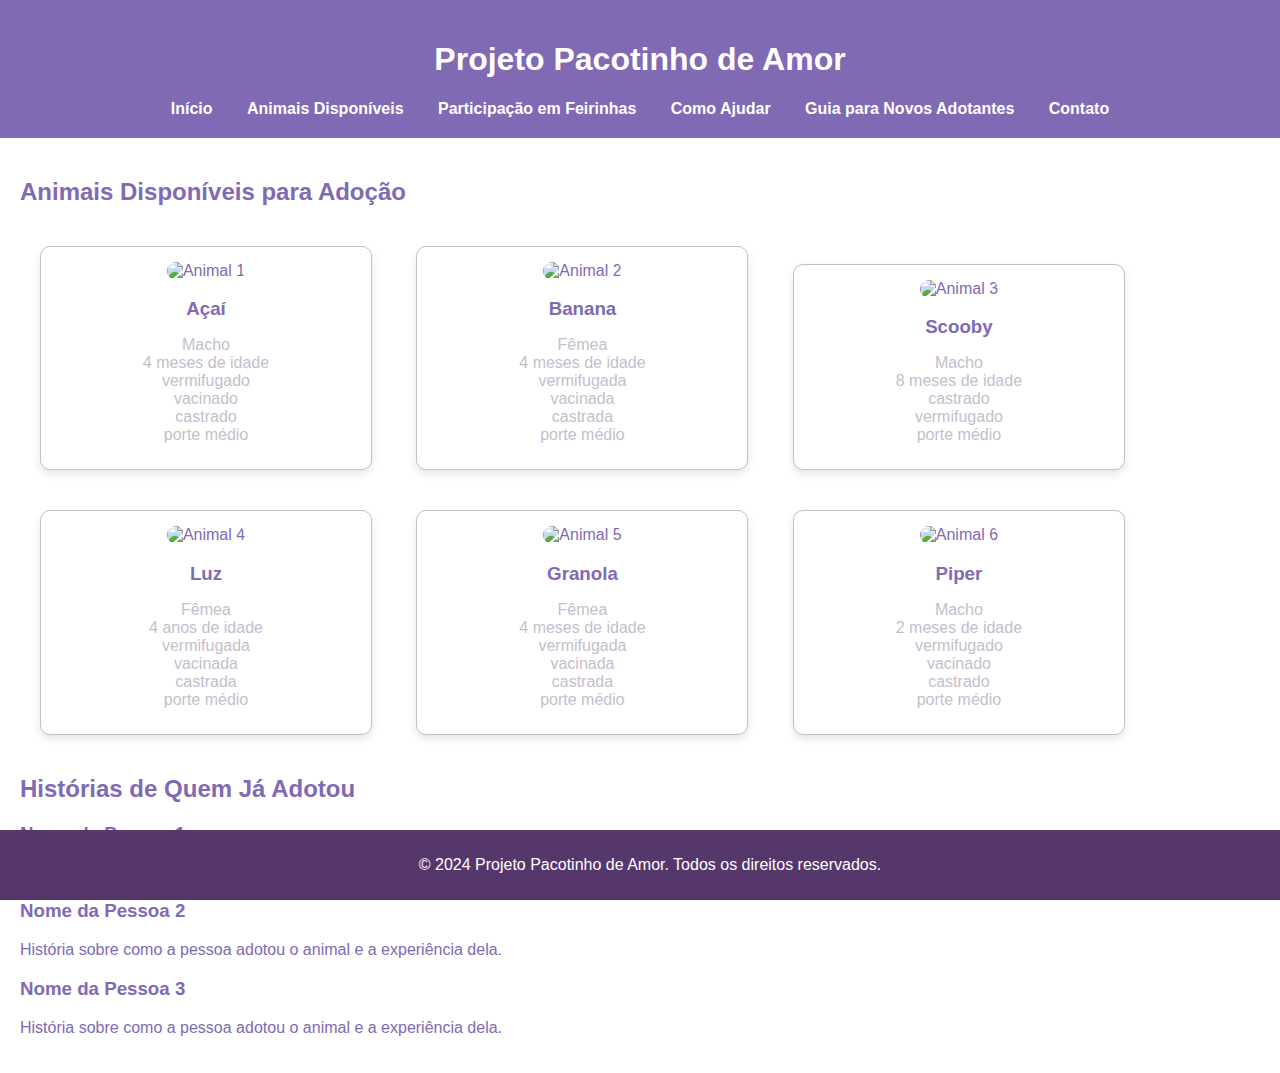
==== adote.html @ 64014e75 "cp 2" ====
<!doctype html>
<html lang="pt-BR">
<head>
    <meta charset="utf-8">
    <meta name="viewport" content="width=device-width, initial-scale=1">
    <title>Animais Disponíveis para Adoção</title>
    <link rel="stylesheet" href="style.css">
</head>
<body>

    <header>
        <h1>Projeto Pacotinho de Amor</h1>
        <nav>
            <ul> <!-- Lista/navbar com todas as páginas do site -->
                <li><a href="index.html">Início</a></li>
                <li><a href="adote.html">Animais Disponíveis</a></li>
                <li><a href="divulgacoes.html">Participação em Feirinhas</a></li>
                <li><a href="doacoes.html">Como Ajudar</a></li>
                <li><a href="guia.html">Guia para Novos Adotantes</a></li>
                <li><a href="contato.html">Contato</a></li>
            </ul>
        </nav>
    </header>

    <main>
        <section id="animais-disponiveis"> <!--Section para todos os animais disponíveis, futuramente será um carousel com imagens e textos rotativos-->
            <h2>Animais Disponíveis para Adoção</h2>
            <div class="animais-container">
                <div class="animal">
                    <img src="./imagens/acai.jpg"  alt="Animal 1" width="300px">
                    <h3>Açaí</h3>
                    <p>Macho <br>4 meses de idade <br>vermifugado <br>vacinado <br>castrado <br>porte médio</p>
                </div>
                <div class="animal">
                    <img src="./imagens/banana.jpg" alt="Animal 2" width="300px">
                    <h3>Banana</h3>
                    <p>Fêmea <br>4 meses de idade <br> vermifugada <br> vacinada <br> castrada <br> porte médio</p>
                </div>
                <div class="animal">
                    <img src="./imagens/scooby.jpeg" alt="Animal 3" width="300px">
                    <h3>Scooby</h3>
                    <p>Macho <br>8 meses de idade <br> castrado <br> vermifugado <br> porte médio</p>
                </div>
                <div class="animal">
                    <img src="./imagens/luz.jpeg" alt="Animal 4" width="300px">
                    <h3>Luz</h3>
                    <p>Fêmea <br>4 anos de idade <br> vermifugada <br> vacinada <br> castrada <br> porte médio</p>
                </div>
                <div class="animal">
                    <img src="./imagens/granola.jpeg" alt="Animal 5" width="300px">
                    <h3>Granola</h3>
                    <p>Fêmea <br>4 meses de idade <br> vermifugada <br> vacinada <br> castrada <br> porte médio</p>
                </div>
                <div class="animal">
                    <img src="./imagens/piper.jpeg" alt="Animal 6" width="300px">
                    <h3>Piper</h3>
                    <p>Macho <br> 2 meses de idade <br> vermifugado <br> vacinado <br> castrado <br> porte médio</p>
                </div>
            </div>
        </section>

        <section id="historias-adocao"> <!--Section para histórias de adoções, não encontrei histórias sem ser vídeo do link do instagram-->
            <h2>Histórias de Quem Já Adotou</h2>
            <div class="historias-container">
                <article class="historia">
                    <h3>Nome da Pessoa 1</h3>
                    <p>História sobre como a pessoa adotou o animal e a experiência dela.</p>
                </article>
                <article class="historia">
                    <h3>Nome da Pessoa 2</h3>
                    <p>História sobre como a pessoa adotou o animal e a experiência dela.</p>
                </article>
                <article class="historia">
                    <h3>Nome da Pessoa 3</h3>
                    <p>História sobre como a pessoa adotou o animal e a experiência dela.</p>
                </article>
            </div>
        </section>
    </main>

    <footer> <!--Footer sem nada pronto-->
        <p>&copy; 2024 Projeto Pacotinho de Amor. Todos os direitos reservados.</p>
    </footer>

</body>
</html>
---- style.css ----
/* Definindo a paleta de cores */
:root {
    --cor-roxo: rgb(128, 106, 179);
    --cor-amarelo: rgb(248, 214, 103);
    --cor-branco: rgb(255, 255, 255);
    --cor-cinza-claro: rgb(197, 189, 205);
    --cor-roxo-escuro: rgb(85, 55, 108);
}

/* Estilo geral do corpo */
body {
    font-family: Arial, sans-serif;
    background-color: var(--cor-branco);
    color: var(--cor-roxo);
    margin: 0;
    padding: 0;
}

/* Cabeçalho */
header {
    background-color: var(--cor-roxo);
    color: var(--cor-branco);
    padding: 20px;
    text-align: center;
}

/* Estilizando o menu de navegação */
nav ul {
    list-style-type: none;
    padding: 0;
    text-align: center;
    margin: 0;
}

nav ul li {
    display: inline;
    margin: 0 15px;
}

nav ul li a {
    color: var(--cor-branco);
    text-decoration: none;
    font-weight: bold;
}

nav ul li a:hover {
    color: var(--cor-amarelo);
}

/* Seções principais */
main {
    padding: 20px;
}

/* Estilizando os cards de animais */
.animal {
    border: 1px solid var(--cor-cinza-claro);
    border-radius: 10px;
    padding: 15px;
    margin: 20px;
    display: inline-block;
    background-color: var(--cor-branco);
    box-shadow: 0 4px 8px rgba(0, 0, 0, 0.1);
    width: 300px;
    text-align: center;
}

.animal h3 {
    color: var(--cor-roxo);
    margin-bottom: 10px;
}

.animal p {
    color: var(--cor-cinza-claro);
    margin-bottom: 10px;
}

.animal img {
    width: 100%;
    border-radius: 10px;
}

/* Formulário de contato */
form {
    background-color: var(--cor-cinza-claro);
    padding: 20px;
    border-radius: 10px;
    margin-top: 20px;
}

form input[type="text"], form input[type="email"], form input[type="tel"], form textarea {
    width: 100%;
    padding: 10px;
    margin-bottom: 10px;
    border: 1px solid var(--cor-roxo-escuro);
    border-radius: 5px;
}

form select, form input[type="checkbox"] {
    margin-bottom: 10px;
}

form button {
    background-color: var(--cor-roxo);
    color: var(--cor-branco);
    padding: 10px 15px;
    border: none;
    border-radius: 5px;
    cursor: pointer;
}

form button:hover {
    background-color: var(--cor-amarelo);
}

/* Rodapé */
footer {
    background-color: var(--cor-roxo-escuro);
    color: var(--cor-branco);
    padding: 10px;
    text-align: center;
    position: fixed;
    bottom: 0;
    width: 100%;
}

/* Responsividade */
@media (max-width: 768px) {
    .animal {
        width: 100%;
        margin: 10px 0;
    }

    nav ul li {
        display: block;
        margin: 10px 0;
    }
}
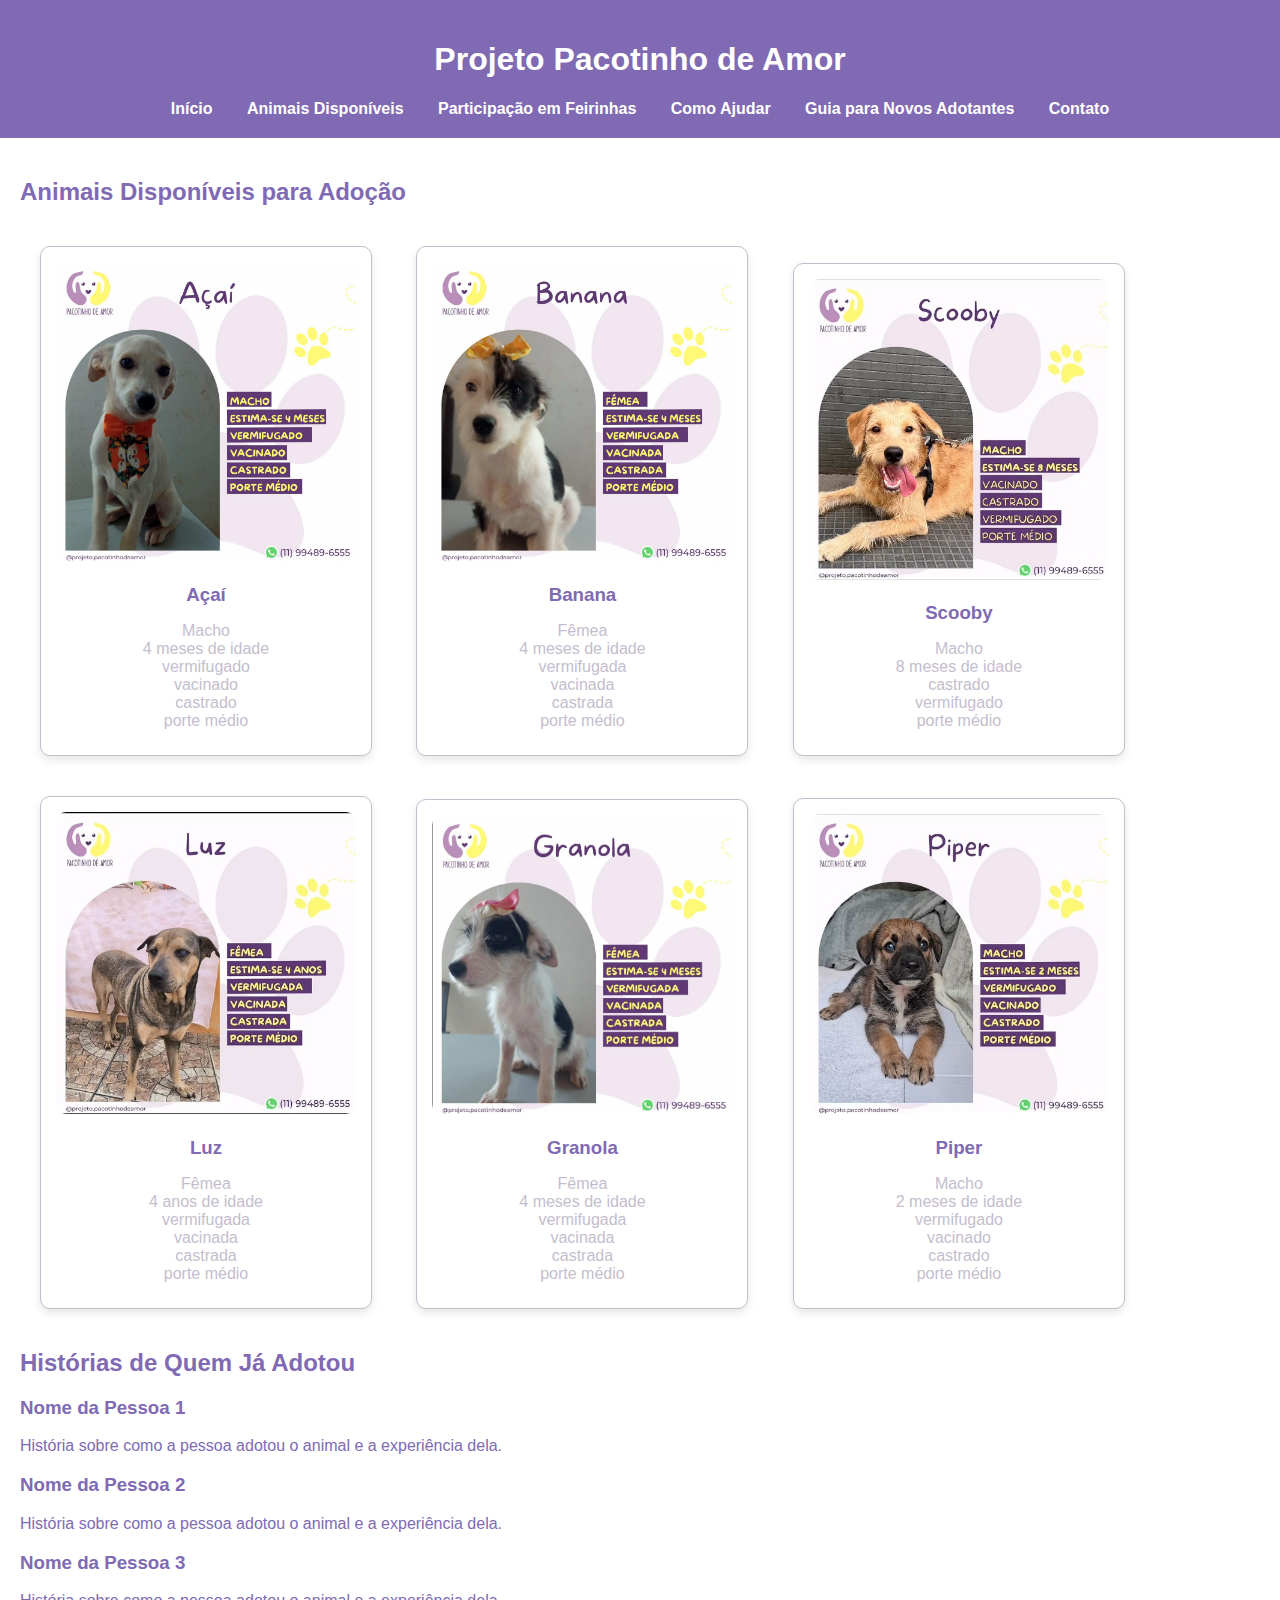
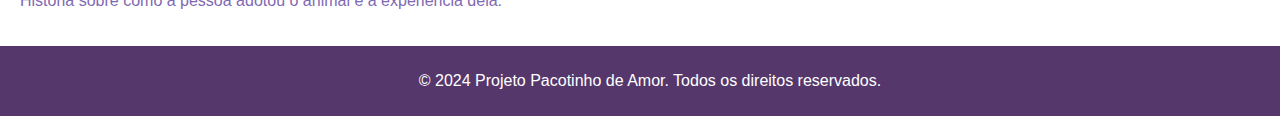
==== commit ff0b2882: "Update adote.html" ====
--- a/adote.html
+++ b/adote.html
@@ -11,7 +11,7 @@
     <header>
         <h1>Projeto Pacotinho de Amor</h1>
         <nav>
-            <ul> <!-- Lista/navbar com todas as páginas do site -->
+            <ul>
                 <li><a href="index.html">Início</a></li>
                 <li><a href="adote.html">Animais Disponíveis</a></li>
                 <li><a href="divulgacoes.html">Participação em Feirinhas</a></li>
@@ -23,7 +23,7 @@
     </header>
 
     <main>
-        <section id="animais-disponiveis"> <!--Section para todos os animais disponíveis, futuramente será um carousel com imagens e textos rotativos-->
+        <section id="animais-disponiveis"> 
             <h2>Animais Disponíveis para Adoção</h2>
             <div class="animais-container">
                 <div class="animal">
@@ -59,7 +59,7 @@
             </div>
         </section>
 
-        <section id="historias-adocao"> <!--Section para histórias de adoções, não encontrei histórias sem ser vídeo do link do instagram-->
+        <section id="historias-adocao">
             <h2>Histórias de Quem Já Adotou</h2>
             <div class="historias-container">
                 <article class="historia">
@@ -78,7 +78,7 @@
         </section>
     </main>
 
-    <footer> <!--Footer sem nada pronto-->
+    <footer>
         <p>&copy; 2024 Projeto Pacotinho de Amor. Todos os direitos reservados.</p>
     </footer>
 
--- a/style.css
+++ b/style.css
@@ -1,30 +1,21 @@
-/* Definindo a paleta de cores */
-:root {
-    --cor-roxo: rgb(128, 106, 179);
-    --cor-amarelo: rgb(248, 214, 103);
-    --cor-branco: rgb(255, 255, 255);
-    --cor-cinza-claro: rgb(197, 189, 205);
-    --cor-roxo-escuro: rgb(85, 55, 108);
-}
-
-/* Estilo geral do corpo */
+/* Estilo de quase tudo */
 body {
     font-family: Arial, sans-serif;
-    background-color: var(--cor-branco);
-    color: var(--cor-roxo);
+    background-color: rgb(255, 255, 255);
+    color: rgb(128, 106, 179);
     margin: 0;
     padding: 0;
 }
 
-/* Cabeçalho */
+/* cabesalho */
 header {
-    background-color: var(--cor-roxo);
-    color: var(--cor-branco);
+    background-color: rgb(128, 106, 179);
+    color: rgb(255, 255, 255);
     padding: 20px;
     text-align: center;
 }
 
-/* Estilizando o menu de navegação */
+/* menu de navegação */
 nav ul {
     list-style-type: none;
     padding: 0;
@@ -38,40 +29,40 @@
 }
 
 nav ul li a {
-    color: var(--cor-branco);
+    color: rgb(255, 255, 255);
     text-decoration: none;
     font-weight: bold;
 }
 
 nav ul li a:hover {
-    color: var(--cor-amarelo);
+    color: rgb(248, 214, 103);
 }
 
-/* Seções principais */
+/* Secoes principais */
 main {
     padding: 20px;
 }
 
-/* Estilizando os cards de animais */
+/* Cards dos animalzinhos */
 .animal {
-    border: 1px solid var(--cor-cinza-claro);
+    border: 1px solid rgb(197, 189, 205);
     border-radius: 10px;
     padding: 15px;
     margin: 20px;
     display: inline-block;
-    background-color: var(--cor-branco);
+    background-color: rgb(255, 255, 255);
     box-shadow: 0 4px 8px rgba(0, 0, 0, 0.1);
     width: 300px;
     text-align: center;
 }
 
 .animal h3 {
-    color: var(--cor-roxo);
+    color: rgb(128, 106, 179);
     margin-bottom: 10px;
 }
 
 .animal p {
-    color: var(--cor-cinza-claro);
+    color: rgb(197, 189, 205);
     margin-bottom: 10px;
 }
 
@@ -80,9 +71,9 @@
     border-radius: 10px;
 }
 
-/* Formulário de contato */
+/* Contato */
 form {
-    background-color: var(--cor-cinza-claro);
+    background-color: rgb(197, 189, 205);
     padding: 20px;
     border-radius: 10px;
     margin-top: 20px;
@@ -92,7 +83,7 @@
     width: 100%;
     padding: 10px;
     margin-bottom: 10px;
-    border: 1px solid var(--cor-roxo-escuro);
+    border: 1px solid rgb(85, 55, 108);
     border-radius: 5px;
 }
 
@@ -101,8 +92,8 @@
 }
 
 form button {
-    background-color: var(--cor-roxo);
-    color: var(--cor-branco);
+    background-color: rgb(128, 106, 179);
+    color: rgb(255, 255, 255);
     padding: 10px 15px;
     border: none;
     border-radius: 5px;
@@ -110,16 +101,16 @@
 }
 
 form button:hover {
-    background-color: var(--cor-amarelo);
+    background-color: rgb(248, 214, 103);
 }
 
-/* Rodapé */
+/* Rodape */
 footer {
-    background-color: var(--cor-roxo-escuro);
-    color: var(--cor-branco);
+    background-color: rgb(85, 55, 108);
+    color: rgb(255, 255, 255);
     padding: 10px;
     text-align: center;
-    position: fixed;
+    position: unset;
     bottom: 0;
     width: 100%;
 }
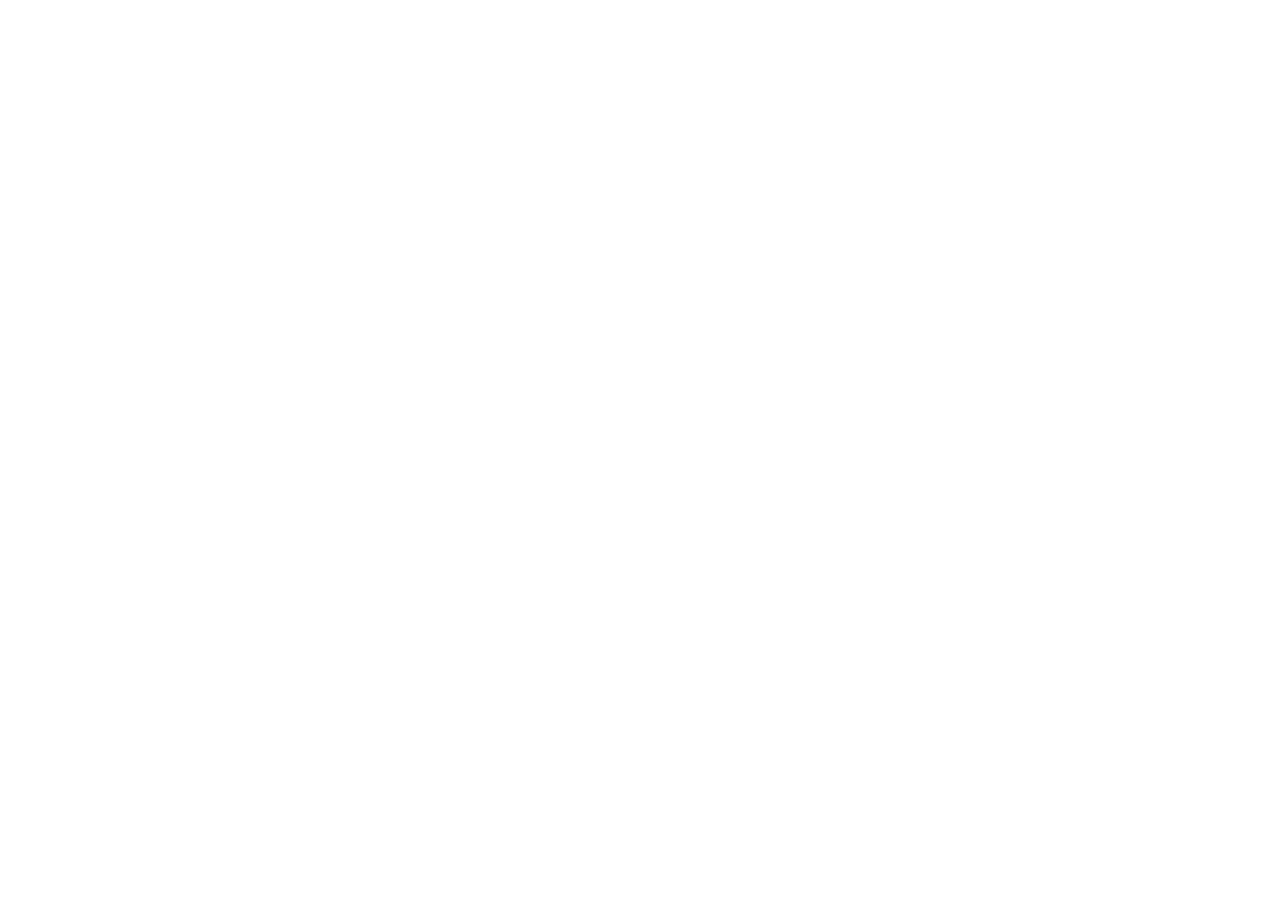
==== commit cdb323e5: "Update adote.html" ====
--- a/adote.html
+++ b/adote.html
@@ -1,86 +1,11 @@
-<!doctype html>
-<html lang="pt-BR">
+<!DOCTYPE html>
+<html lang="en">
 <head>
-    <meta charset="utf-8">
-    <meta name="viewport" content="width=device-width, initial-scale=1">
-    <title>Animais Disponíveis para Adoção</title>
-    <link rel="stylesheet" href="style.css">
+    <meta charset="UTF-8">
+    <meta name="viewport" content="width=device-width, initial-scale=1.0">
+    <title>Document</title>
 </head>
 <body>
-
-    <header>
-        <h1>Projeto Pacotinho de Amor</h1>
-        <nav>
-            <ul>
-                <li><a href="index.html">Início</a></li>
-                <li><a href="adote.html">Animais Disponíveis</a></li>
-                <li><a href="divulgacoes.html">Participação em Feirinhas</a></li>
-                <li><a href="doacoes.html">Como Ajudar</a></li>
-                <li><a href="guia.html">Guia para Novos Adotantes</a></li>
-                <li><a href="contato.html">Contato</a></li>
-            </ul>
-        </nav>
-    </header>
-
-    <main>
-        <section id="animais-disponiveis"> 
-            <h2>Animais Disponíveis para Adoção</h2>
-            <div class="animais-container">
-                <div class="animal">
-                    <img src="./imagens/acai.jpg"  alt="Animal 1" width="300px">
-                    <h3>Açaí</h3>
-                    <p>Macho <br>4 meses de idade <br>vermifugado <br>vacinado <br>castrado <br>porte médio</p>
-                </div>
-                <div class="animal">
-                    <img src="./imagens/banana.jpg" alt="Animal 2" width="300px">
-                    <h3>Banana</h3>
-                    <p>Fêmea <br>4 meses de idade <br> vermifugada <br> vacinada <br> castrada <br> porte médio</p>
-                </div>
-                <div class="animal">
-                    <img src="./imagens/scooby.jpeg" alt="Animal 3" width="300px">
-                    <h3>Scooby</h3>
-                    <p>Macho <br>8 meses de idade <br> castrado <br> vermifugado <br> porte médio</p>
-                </div>
-                <div class="animal">
-                    <img src="./imagens/luz.jpeg" alt="Animal 4" width="300px">
-                    <h3>Luz</h3>
-                    <p>Fêmea <br>4 anos de idade <br> vermifugada <br> vacinada <br> castrada <br> porte médio</p>
-                </div>
-                <div class="animal">
-                    <img src="./imagens/granola.jpeg" alt="Animal 5" width="300px">
-                    <h3>Granola</h3>
-                    <p>Fêmea <br>4 meses de idade <br> vermifugada <br> vacinada <br> castrada <br> porte médio</p>
-                </div>
-                <div class="animal">
-                    <img src="./imagens/piper.jpeg" alt="Animal 6" width="300px">
-                    <h3>Piper</h3>
-                    <p>Macho <br> 2 meses de idade <br> vermifugado <br> vacinado <br> castrado <br> porte médio</p>
-                </div>
-            </div>
-        </section>
-
-        <section id="historias-adocao">
-            <h2>Histórias de Quem Já Adotou</h2>
-            <div class="historias-container">
-                <article class="historia">
-                    <h3>Nome da Pessoa 1</h3>
-                    <p>História sobre como a pessoa adotou o animal e a experiência dela.</p>
-                </article>
-                <article class="historia">
-                    <h3>Nome da Pessoa 2</h3>
-                    <p>História sobre como a pessoa adotou o animal e a experiência dela.</p>
-                </article>
-                <article class="historia">
-                    <h3>Nome da Pessoa 3</h3>
-                    <p>História sobre como a pessoa adotou o animal e a experiência dela.</p>
-                </article>
-            </div>
-        </section>
-    </main>
-
-    <footer>
-        <p>&copy; 2024 Projeto Pacotinho de Amor. Todos os direitos reservados.</p>
-    </footer>
-
+    
 </body>
 </html>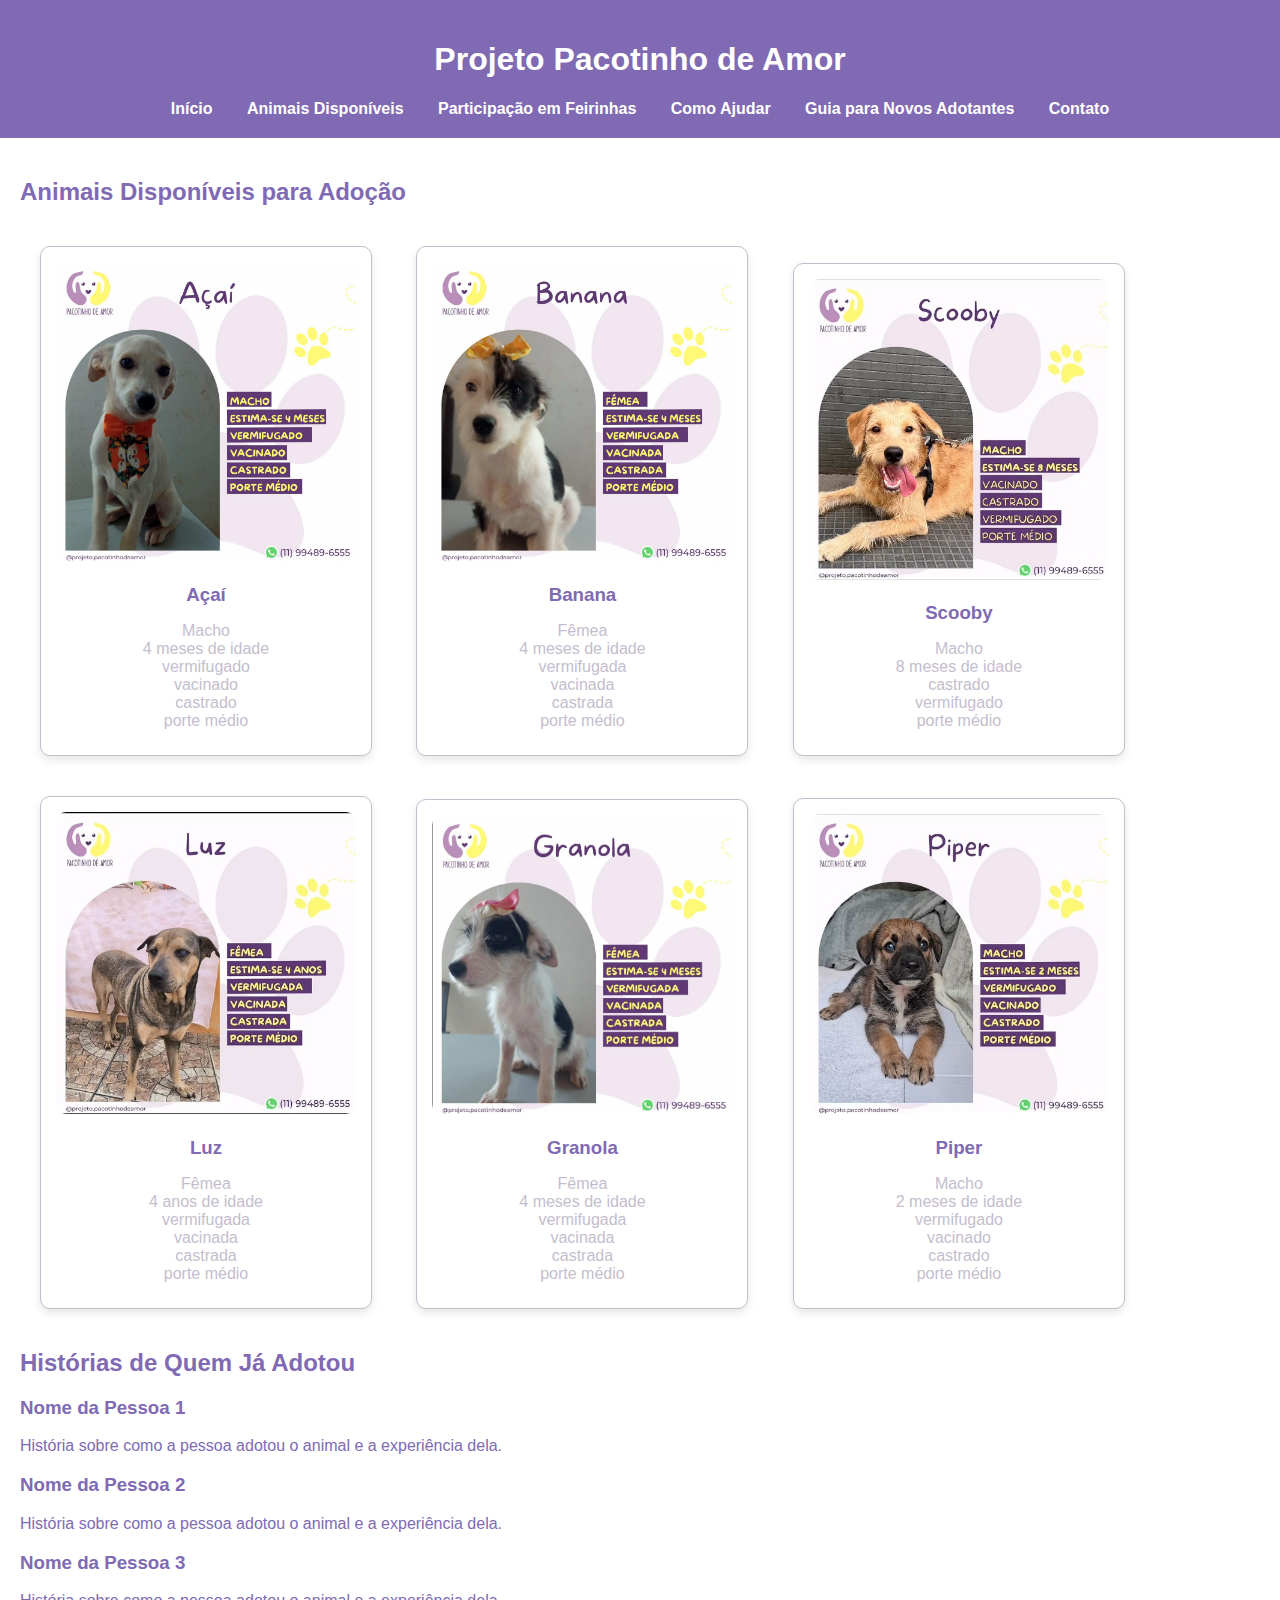
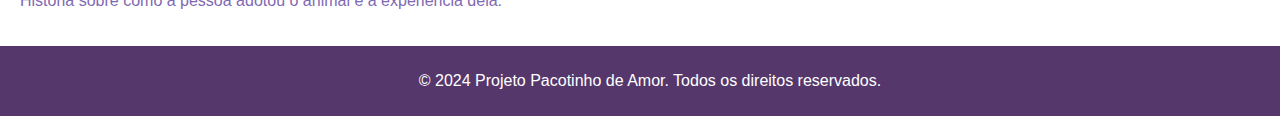
==== commit 6a258ad1: "Update adote.html" ====
--- a/adote.html
+++ b/adote.html
@@ -1,11 +1,86 @@
-<!DOCTYPE html>
-<html lang="en">
+<!doctype html>
+<html lang="pt-BR">
 <head>
-    <meta charset="UTF-8">
-    <meta name="viewport" content="width=device-width, initial-scale=1.0">
-    <title>Document</title>
+    <meta charset="utf-8">
+    <meta name="viewport" content="width=device-width, initial-scale=1">
+    <title>Animais Disponíveis para Adoção</title>
+    <link rel="stylesheet" href="style.css">
 </head>
 <body>
-    
+
+    <header>
+        <h1>Projeto Pacotinho de Amor</h1>
+        <nav>
+            <ul>
+                <li><a href="index.html">Início</a></li>
+                <li><a href="adote.html">Animais Disponíveis</a></li>
+                <li><a href="divulgacoes.html">Participação em Feirinhas</a></li>
+                <li><a href="doacoes.html">Como Ajudar</a></li>
+                <li><a href="guia.html">Guia para Novos Adotantes</a></li>
+                <li><a href="contato.html">Contato</a></li>
+            </ul>
+        </nav>
+    </header>
+
+    <main>
+        <section id="animais-disponiveis"> 
+            <h2>Animais Disponíveis para Adoção</h2>
+            <div class="animais-container">
+                <div class="animal">
+                    <img src="./imagens/acai.jpg"  alt="Animal 1" width="300px">
+                    <h3>Açaí</h3>
+                    <p>Macho <br>4 meses de idade <br>vermifugado <br>vacinado <br>castrado <br>porte médio</p>
+                </div>
+                <div class="animal">
+                    <img src="./imagens/banana.jpg" alt="Animal 2" width="300px">
+                    <h3>Banana</h3>
+                    <p>Fêmea <br>4 meses de idade <br> vermifugada <br> vacinada <br> castrada <br> porte médio</p>
+                </div>
+                <div class="animal">
+                    <img src="./imagens/scooby.jpeg" alt="Animal 3" width="300px">
+                    <h3>Scooby</h3>
+                    <p>Macho <br>8 meses de idade <br> castrado <br> vermifugado <br> porte médio</p>
+                </div>
+                <div class="animal">
+                    <img src="./imagens/luz.jpeg" alt="Animal 4" width="300px">
+                    <h3>Luz</h3>
+                    <p>Fêmea <br>4 anos de idade <br> vermifugada <br> vacinada <br> castrada <br> porte médio</p>
+                </div>
+                <div class="animal">
+                    <img src="./imagens/granola.jpeg" alt="Animal 5" width="300px">
+                    <h3>Granola</h3>
+                    <p>Fêmea <br>4 meses de idade <br> vermifugada <br> vacinada <br> castrada <br> porte médio</p>
+                </div>
+                <div class="animal">
+                    <img src="./imagens/piper.jpeg" alt="Animal 6" width="300px">
+                    <h3>Piper</h3>
+                    <p>Macho <br> 2 meses de idade <br> vermifugado <br> vacinado <br> castrado <br> porte médio</p>
+                </div>
+            </div>
+        </section>
+
+        <section id="historias-adocao">
+            <h2>Histórias de Quem Já Adotou</h2>
+            <div class="historias-container">
+                <article class="historia">
+                    <h3>Nome da Pessoa 1</h3>
+                    <p>História sobre como a pessoa adotou o animal e a experiência dela.</p>
+                </article>
+                <article class="historia">
+                    <h3>Nome da Pessoa 2</h3>
+                    <p>História sobre como a pessoa adotou o animal e a experiência dela.</p>
+                </article>
+                <article class="historia">
+                    <h3>Nome da Pessoa 3</h3>
+                    <p>História sobre como a pessoa adotou o animal e a experiência dela.</p>
+                </article>
+            </div>
+        </section>
+    </main>
+
+    <footer>
+        <p>&copy; 2024 Projeto Pacotinho de Amor. Todos os direitos reservados.</p>
+    </footer>
+
 </body>
 </html>--- a/style.css
+++ b/style.css
@@ -0,0 +1,129 @@
+/* Estilo de quase tudo */
+body {
+    font-family: Arial, sans-serif;
+    background-color: rgb(255, 255, 255);
+    color: rgb(128, 106, 179);
+    margin: 0;
+    padding: 0;
+}
+
+/* cabesalho */
+header {
+    background-color: rgb(128, 106, 179);
+    color: rgb(255, 255, 255);
+    padding: 20px;
+    text-align: center;
+}
+
+/* menu de navegação */
+nav ul {
+    list-style-type: none;
+    padding: 0;
+    text-align: center;
+    margin: 0;
+}
+
+nav ul li {
+    display: inline;
+    margin: 0 15px;
+}
+
+nav ul li a {
+    color: rgb(255, 255, 255);
+    text-decoration: none;
+    font-weight: bold;
+}
+
+nav ul li a:hover {
+    color: rgb(248, 214, 103);
+}
+
+/* Secoes principais */
+main {
+    padding: 20px;
+}
+
+/* Cards dos animalzinhos */
+.animal {
+    border: 1px solid rgb(197, 189, 205);
+    border-radius: 10px;
+    padding: 15px;
+    margin: 20px;
+    display: inline-block;
+    background-color: rgb(255, 255, 255);
+    box-shadow: 0 4px 8px rgba(0, 0, 0, 0.1);
+    width: 300px;
+    text-align: center;
+}
+
+.animal h3 {
+    color: rgb(128, 106, 179);
+    margin-bottom: 10px;
+}
+
+.animal p {
+    color: rgb(197, 189, 205);
+    margin-bottom: 10px;
+}
+
+.animal img {
+    width: 100%;
+    border-radius: 10px;
+}
+
+/* Contato */
+form {
+    background-color: rgb(197, 189, 205);
+    padding: 20px;
+    border-radius: 10px;
+    margin-top: 20px;
+}
+
+form input[type="text"], form input[type="email"], form input[type="tel"], form textarea {
+    width: 100%;
+    padding: 10px;
+    margin-bottom: 10px;
+    border: 1px solid rgb(85, 55, 108);
+    border-radius: 5px;
+}
+
+form select, form input[type="checkbox"] {
+    margin-bottom: 10px;
+}
+
+form button {
+    background-color: rgb(128, 106, 179);
+    color: rgb(255, 255, 255);
+    padding: 10px 15px;
+    border: none;
+    border-radius: 5px;
+    cursor: pointer;
+}
+
+form button:hover {
+    background-color: rgb(248, 214, 103);
+}
+
+/* Rodape */
+footer {
+    background-color: rgb(85, 55, 108);
+    color: rgb(255, 255, 255);
+    padding: 10px;
+    text-align: center;
+    position: unset;
+    bottom: 0;
+    width: 100%;
+}
+
+/* Responsividade */
+@media (max-width: 768px) {
+    .animal {
+        width: 100%;
+        margin: 10px 0;
+    }
+
+    nav ul li {
+        display: block;
+        margin: 10px 0;
+    }
+}
